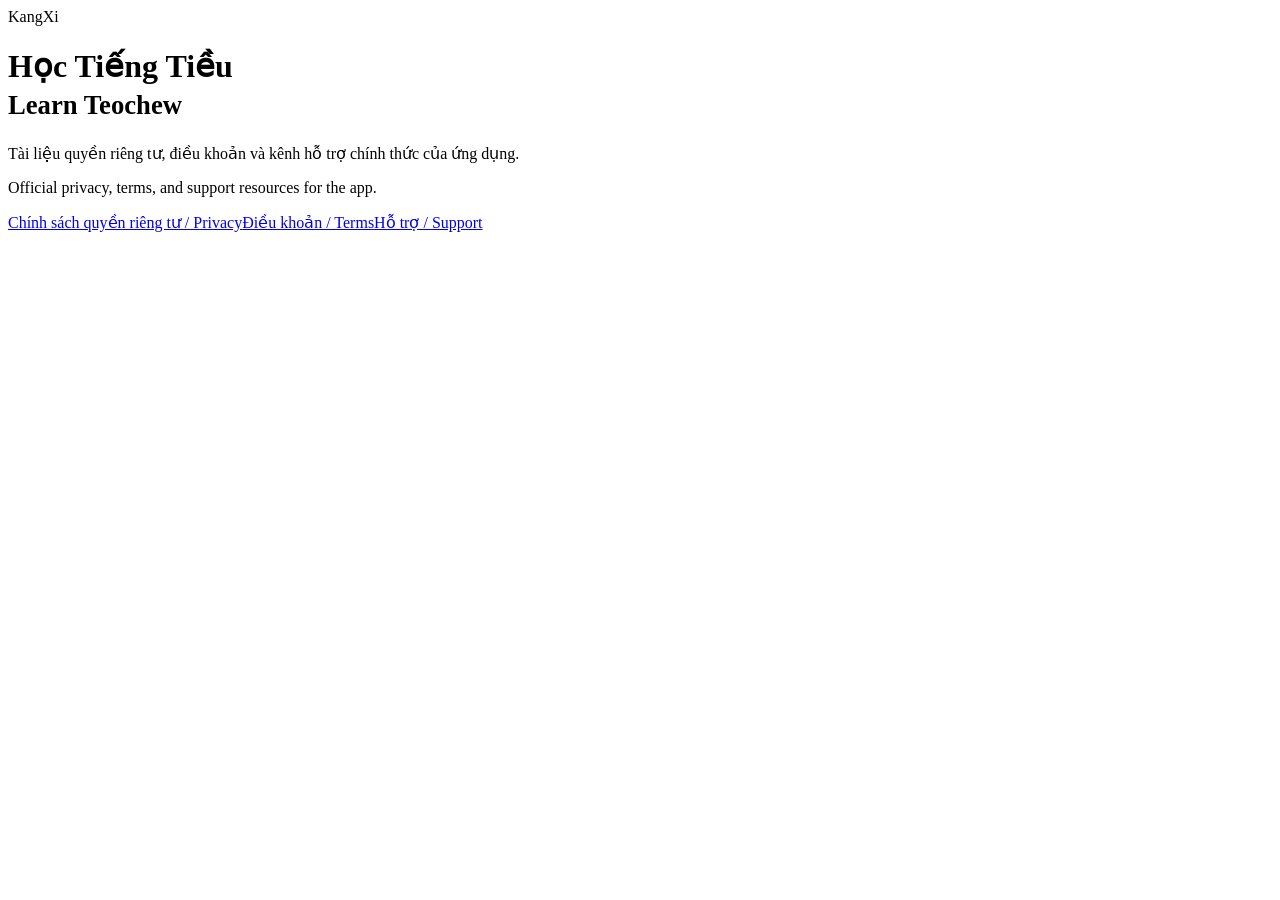
==== index.html @ feca9a2d "Publish index.html" ====
<!doctype html>
<html lang="vi"><head><meta charset="utf-8"><meta name="viewport" content="width=device-width,initial-scale=1"><title>Học Tiếng Tiều · Learn Teochew — Support</title><link rel="stylesheet" href="styles.css"></head>
<body><main><header><div class="eyebrow">KangXi</div><h1>Học Tiếng Tiều<br><small>Learn Teochew</small></h1><p>Tài liệu quyền riêng tư, điều khoản và kênh hỗ trợ chính thức của ứng dụng.</p><p>Official privacy, terms, and support resources for the app.</p><nav><a href="privacy.html">Chính sách quyền riêng tư / Privacy</a><a href="terms.html">Điều khoản / Terms</a><a href="support.html">Hỗ trợ / Support</a></nav></header></main></body></html>
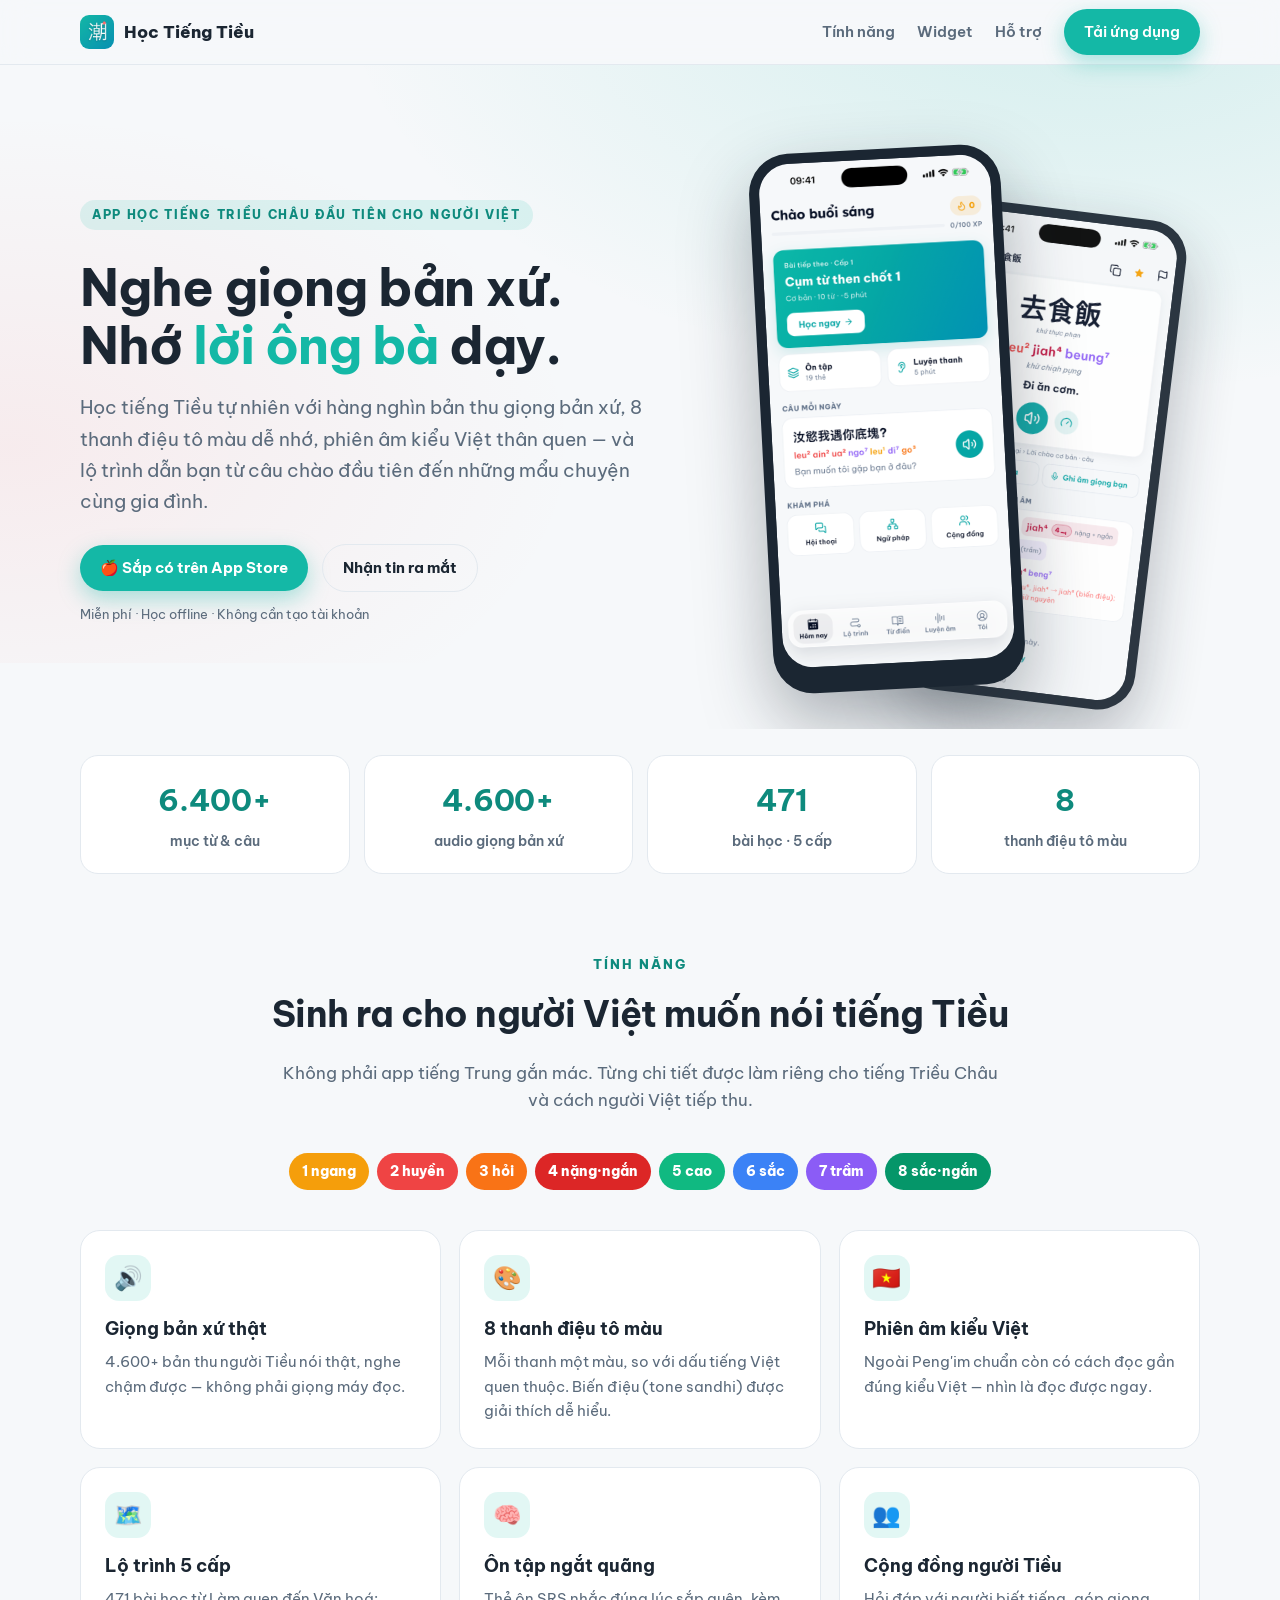
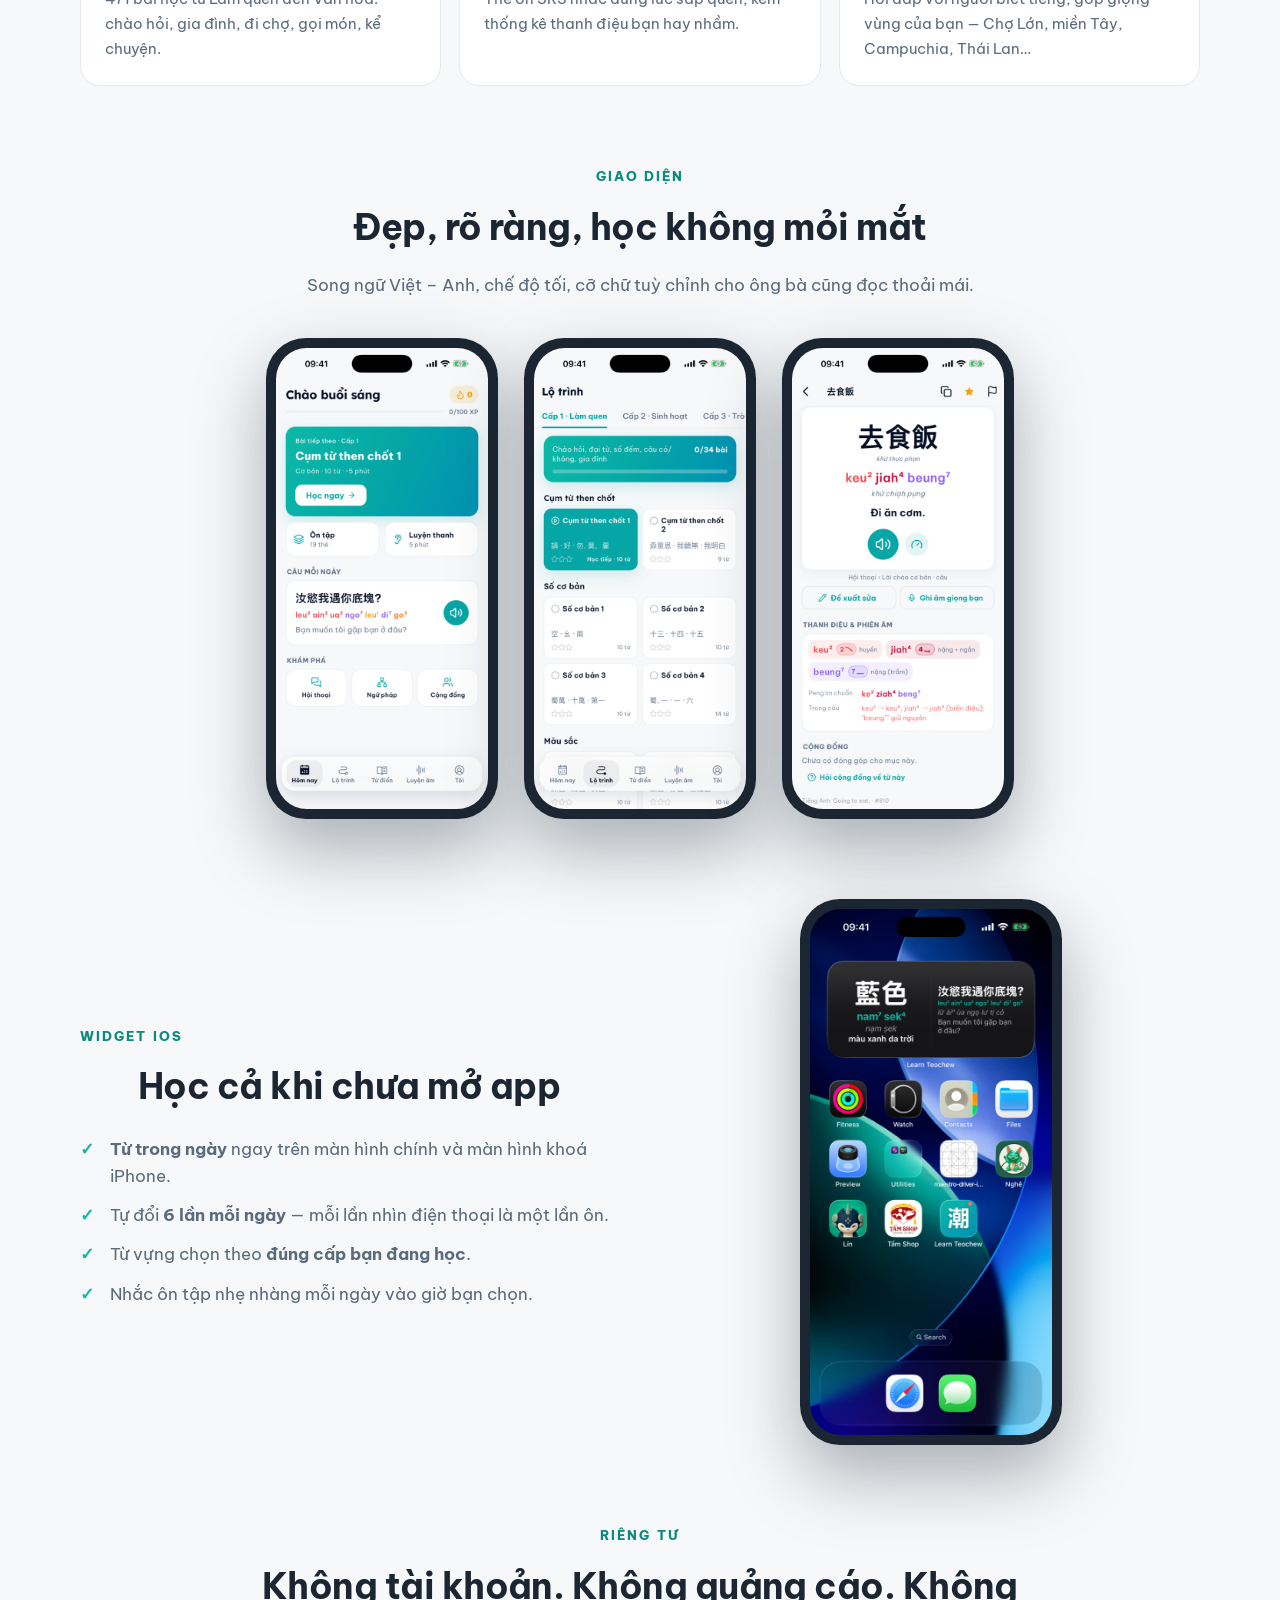
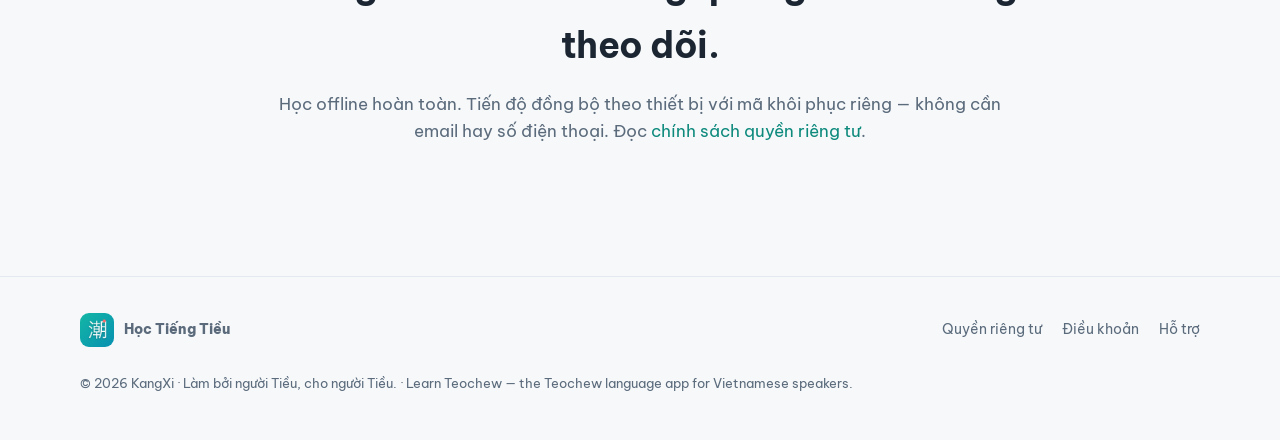
==== commit b44b465c: "Landing page mới: hero mockup iPhone, thống kê, tính năng, widget, chuẩn thương hiệu teal + design s" ====
--- a/index.html
+++ b/index.html
@@ -1,3 +1,145 @@
 <!doctype html>
-<html lang="vi"><head><meta charset="utf-8"><meta name="viewport" content="width=device-width,initial-scale=1"><title>Học Tiếng Tiều · Learn Teochew — Support</title><link rel="stylesheet" href="styles.css"></head>
-<body><main><header><div class="eyebrow">KangXi</div><h1>Học Tiếng Tiều<br><small>Learn Teochew</small></h1><p>Tài liệu quyền riêng tư, điều khoản và kênh hỗ trợ chính thức của ứng dụng.</p><p>Official privacy, terms, and support resources for the app.</p><nav><a href="privacy.html">Chính sách quyền riêng tư / Privacy</a><a href="terms.html">Điều khoản / Terms</a><a href="support.html">Hỗ trợ / Support</a></nav></header></main></body></html>
+<html lang="vi">
+<head>
+<meta charset="utf-8">
+<meta name="viewport" content="width=device-width,initial-scale=1">
+<title>Học Tiếng Tiều — Học tiếng Triều Châu cho người Việt</title>
+<meta name="description" content="Học tiếng Triều Châu (tiếng Tiều) với 6.400+ mục từ, 4.600+ audio giọng bản xứ, 8 thanh điệu có màu và lộ trình 5 cấp. Học offline, không cần tài khoản.">
+<meta property="og:title" content="Học Tiếng Tiều — Learn Teochew">
+<meta property="og:description" content="Nghe giọng bản xứ, luyện đúng thanh, nhớ lời ông bà dạy. 6.400+ từ · 4.600+ audio · 471 bài học.">
+<meta property="og:image" content="https://kanglee079.github.io/tieng-tieu-support/assets/01-hom-nay.png">
+<link rel="icon" href="assets/icon.png">
+<link rel="apple-touch-icon" href="assets/icon.png">
+<link rel="preconnect" href="https://fonts.googleapis.com">
+<link href="https://fonts.googleapis.com/css2?family=Be+Vietnam+Pro:wght@400;600;700;800&display=swap" rel="stylesheet">
+<link rel="stylesheet" href="styles.css">
+</head>
+<body class="landing">
+
+<div class="topbar">
+  <div class="wrap">
+    <a class="brand" href="index.html"><img src="assets/icon.png" alt="Học Tiếng Tiều">Học Tiếng Tiều</a>
+    <nav class="topnav">
+      <a href="#tinh-nang">Tính năng</a>
+      <a href="#widget">Widget</a>
+      <a href="support.html">Hỗ trợ</a>
+      <a class="btn" href="#tai-app">Tải ứng dụng</a>
+    </nav>
+  </div>
+</div>
+
+<section class="hero">
+  <div class="wrap">
+    <div>
+      <span class="eyebrow">App học tiếng Triều Châu đầu tiên cho người Việt</span>
+      <h1>Nghe giọng bản xứ.<br>Nhớ <span class="accent">lời ông bà</span> dạy.</h1>
+      <p class="lead">Học tiếng Tiều tự nhiên với hàng nghìn bản thu giọng bản xứ,
+      8 thanh điệu tô màu dễ nhớ, phiên âm kiểu Việt thân quen — và lộ trình
+      dẫn bạn từ câu chào đầu tiên đến những mẩu chuyện cùng gia đình.</p>
+      <div class="cta-row" id="tai-app">
+        <a class="btn" href="support.html">🍎 Sắp có trên App Store</a>
+        <a class="btn ghost" href="support.html">Nhận tin ra mắt</a>
+      </div>
+      <p class="cta-note">Miễn phí · Học offline · Không cần tạo tài khoản</p>
+    </div>
+    <div class="phones">
+      <div class="phone back"><img src="assets/04-chi-tiet-tu.png" alt="Chi tiết từ với thanh điệu tô màu"></div>
+      <div class="phone front"><img src="assets/01-hom-nay.png" alt="Màn hình Hôm nay"></div>
+    </div>
+  </div>
+</section>
+
+<section class="stats">
+  <div class="wrap">
+    <div class="stat"><b>6.400+</b><span>mục từ &amp; câu</span></div>
+    <div class="stat"><b>4.600+</b><span>audio giọng bản xứ</span></div>
+    <div class="stat"><b>471</b><span>bài học · 5 cấp</span></div>
+    <div class="stat"><b>8</b><span>thanh điệu tô màu</span></div>
+  </div>
+</section>
+
+<section class="block" id="tinh-nang">
+  <div class="wrap">
+    <div class="kicker">Tính năng</div>
+    <h2>Sinh ra cho người Việt muốn nói tiếng Tiều</h2>
+    <p class="section-lead">Không phải app tiếng Trung gắn mác. Từng chi tiết được làm
+    riêng cho tiếng Triều Châu và cách người Việt tiếp thu.</p>
+    <div class="tones">
+      <span class="tone" style="background:#F59E0B">1 ngang</span>
+      <span class="tone" style="background:#EF4444">2 huyền</span>
+      <span class="tone" style="background:#F97316">3 hỏi</span>
+      <span class="tone" style="background:#DC2626">4 nặng·ngắn</span>
+      <span class="tone" style="background:#10B981">5 cao</span>
+      <span class="tone" style="background:#3B82F6">6 sắc</span>
+      <span class="tone" style="background:#8B5CF6">7 trầm</span>
+      <span class="tone" style="background:#059669">8 sắc·ngắn</span>
+    </div>
+    <div class="grid3">
+      <div class="feature"><div class="ico">🔊</div><h3>Giọng bản xứ thật</h3>
+        <p>4.600+ bản thu người Tiều nói thật, nghe chậm được — không phải giọng máy đọc.</p></div>
+      <div class="feature"><div class="ico">🎨</div><h3>8 thanh điệu tô màu</h3>
+        <p>Mỗi thanh một màu, so với dấu tiếng Việt quen thuộc. Biến điệu (tone sandhi) được giải thích dễ hiểu.</p></div>
+      <div class="feature"><div class="ico">🇻🇳</div><h3>Phiên âm kiểu Việt</h3>
+        <p>Ngoài Peng'im chuẩn còn có cách đọc gần đúng kiểu Việt — nhìn là đọc được ngay.</p></div>
+      <div class="feature"><div class="ico">🗺️</div><h3>Lộ trình 5 cấp</h3>
+        <p>471 bài học từ Làm quen đến Văn hoá: chào hỏi, gia đình, đi chợ, gọi món, kể chuyện.</p></div>
+      <div class="feature"><div class="ico">🧠</div><h3>Ôn tập ngắt quãng</h3>
+        <p>Thẻ ôn SRS nhắc đúng lúc sắp quên, kèm thống kê thanh điệu bạn hay nhầm.</p></div>
+      <div class="feature"><div class="ico">👥</div><h3>Cộng đồng người Tiều</h3>
+        <p>Hỏi đáp với người biết tiếng, góp giọng vùng của bạn — Chợ Lớn, miền Tây, Campuchia, Thái Lan…</p></div>
+    </div>
+  </div>
+</section>
+
+<section class="block">
+  <div class="wrap">
+    <div class="kicker">Giao diện</div>
+    <h2>Đẹp, rõ ràng, học không mỏi mắt</h2>
+    <p class="section-lead">Song ngữ Việt – Anh, chế độ tối, cỡ chữ tuỳ chỉnh cho ông bà cũng đọc thoải mái.</p>
+    <div class="shots">
+      <div class="phone"><img src="assets/01-hom-nay.png" alt="Hôm nay"></div>
+      <div class="phone"><img src="assets/02-lo-trinh.png" alt="Lộ trình 5 cấp"></div>
+      <div class="phone"><img src="assets/04-chi-tiet-tu.png" alt="Chi tiết từ"></div>
+    </div>
+  </div>
+</section>
+
+<section class="block" id="widget">
+  <div class="wrap split">
+    <div>
+      <div class="kicker">Widget iOS</div>
+      <h2>Học cả khi chưa mở app</h2>
+      <ul>
+        <li><strong>Từ trong ngày</strong> ngay trên màn hình chính và màn hình khoá iPhone.</li>
+        <li>Tự đổi <strong>6 lần mỗi ngày</strong> — mỗi lần nhìn điện thoại là một lần ôn.</li>
+        <li>Từ vựng chọn theo <strong>đúng cấp bạn đang học</strong>.</li>
+        <li>Nhắc ôn tập nhẹ nhàng mỗi ngày vào giờ bạn chọn.</li>
+      </ul>
+    </div>
+    <div class="phone"><img src="assets/widget.png" alt="Widget Từ trong ngày trên màn hình chính"></div>
+  </div>
+</section>
+
+<section class="block">
+  <div class="wrap">
+    <div class="kicker">Riêng tư</div>
+    <h2>Không tài khoản. Không quảng cáo. Không theo dõi.</h2>
+    <p class="section-lead">Học offline hoàn toàn. Tiến độ đồng bộ theo thiết bị với mã khôi phục riêng —
+    không cần email hay số điện thoại. Đọc <a href="privacy.html">chính sách quyền riêng tư</a>.</p>
+  </div>
+</section>
+
+<footer class="site">
+  <div class="wrap">
+    <a class="brand" href="index.html"><img src="assets/icon.png" alt="">Học Tiếng Tiều</a>
+    <div class="links">
+      <a href="privacy.html">Quyền riêng tư</a>
+      <a href="terms.html">Điều khoản</a>
+      <a href="support.html">Hỗ trợ</a>
+    </div>
+    <div class="copy">© 2026 KangXi · Làm bởi người Tiều, cho người Tiều. · Learn Teochew — the Teochew language app for Vietnamese speakers.</div>
+  </div>
+</footer>
+
+</body>
+</html>
--- a/styles.css
+++ b/styles.css
@@ -0,0 +1,175 @@
+/* ===== Học Tiếng Tiều · KangXi — design system v2 (teal, khớp app) ===== */
+:root {
+  color-scheme: light dark;
+  --teal: #14B8A6;
+  --teal-deep: #0E8A7D;
+  --coral: #FF6B6B;
+  --amber: #F59E0B;
+  --bg: #F6F8FA;
+  --card: #ffffff;
+  --ink: #1B2632;
+  --text: #1B2632;
+  --muted: #5B6B7C;
+  --line: #E3E9EF;
+  --shadow: 0 18px 50px rgba(27, 38, 50, .10);
+}
+@media (prefers-color-scheme: dark) {
+  :root {
+    --bg: #10161B;
+    --card: #1A2229;
+    --ink: #F2F6F9;
+    --text: #F2F6F9;
+    --muted: #9FB0BF;
+    --line: #2A343D;
+    --shadow: 0 18px 50px rgba(0, 0, 0, .45);
+  }
+}
+
+* { box-sizing: border-box; }
+html { scroll-behavior: smooth; }
+body {
+  margin: 0;
+  background: var(--bg);
+  color: var(--text);
+  font: 16.5px/1.65 "Be Vietnam Pro", -apple-system, BlinkMacSystemFont, "Segoe UI", sans-serif;
+  -webkit-font-smoothing: antialiased;
+}
+a { color: var(--teal-deep); text-decoration: none; }
+a:hover { text-decoration: underline; }
+img { max-width: 100%; display: block; }
+
+/* ---------- khung trang tài liệu (privacy/terms/support) ---------- */
+main { width: min(860px, calc(100% - 32px)); margin: 40px auto 72px; }
+header, article {
+  background: var(--card);
+  border: 1px solid var(--line);
+  border-radius: 22px;
+  padding: 34px clamp(20px, 5vw, 44px);
+  box-shadow: var(--shadow);
+}
+.eyebrow {
+  display: inline-block;
+  font-size: 12px; font-weight: 800; letter-spacing: .14em; text-transform: uppercase;
+  color: var(--teal-deep);
+  background: color-mix(in srgb, var(--teal) 12%, transparent);
+  padding: 5px 12px; border-radius: 999px; margin-bottom: 14px;
+}
+article h1, header h1 { font-size: clamp(26px, 4.5vw, 34px); line-height: 1.2; margin: 0 0 14px; letter-spacing: -.01em; }
+article h2 { font-size: 19px; margin: 28px 0 8px; }
+article ul { padding-left: 20px; }
+article li { margin: 6px 0; }
+.lang { border-top: 1px dashed var(--line); margin-top: 34px; padding-top: 10px; }
+.lang h1 { font-size: 24px; margin-top: 18px; }
+article nav, header nav { display: flex; flex-wrap: wrap; gap: 10px; margin-top: 28px; }
+article nav a, header nav a {
+  border: 1px solid var(--line); border-radius: 999px; padding: 9px 16px;
+  font-weight: 600; font-size: 14px; color: var(--text);
+}
+article nav a:hover, header nav a:hover { border-color: var(--teal); color: var(--teal-deep); text-decoration: none; }
+
+/* ================= LANDING ================= */
+.landing { width: 100%; margin: 0; }
+.wrap { width: min(1120px, calc(100% - 40px)); margin: 0 auto; }
+
+/* topbar */
+.topbar { position: sticky; top: 0; z-index: 50; backdrop-filter: blur(14px);
+  background: color-mix(in srgb, var(--bg) 82%, transparent); border-bottom: 1px solid var(--line); }
+.topbar .wrap { display: flex; align-items: center; gap: 14px; height: 64px; }
+.brand { display: flex; align-items: center; gap: 10px; font-weight: 800; font-size: 17px; color: var(--text); }
+.brand img { width: 34px; height: 34px; border-radius: 9px; }
+.topnav { margin-left: auto; display: flex; gap: 22px; align-items: center; }
+.topnav a { color: var(--muted); font-weight: 600; font-size: 14.5px; }
+.topnav a:hover { color: var(--teal-deep); text-decoration: none; }
+.btn {
+  display: inline-flex; align-items: center; gap: 8px;
+  background: var(--teal); color: #fff !important; font-weight: 700; font-size: 15px;
+  padding: 11px 20px; border-radius: 999px; box-shadow: 0 8px 22px rgba(20, 184, 166, .35);
+  transition: transform .15s ease, box-shadow .15s ease;
+}
+.btn:hover { transform: translateY(-1px); box-shadow: 0 12px 26px rgba(20, 184, 166, .45); text-decoration: none; }
+.btn.ghost { background: transparent; color: var(--text) !important; border: 1.5px solid var(--line); box-shadow: none; }
+.btn.ghost:hover { border-color: var(--teal); color: var(--teal-deep) !important; }
+
+/* hero */
+.hero { position: relative; overflow: hidden; padding: 84px 0 40px; }
+.hero::before { content: ""; position: absolute; inset: -40% -20% auto; height: 130%;
+  background: radial-gradient(60% 70% at 75% 20%, color-mix(in srgb, var(--teal) 16%, transparent), transparent 70%),
+              radial-gradient(45% 55% at 15% 75%, color-mix(in srgb, var(--coral) 9%, transparent), transparent 70%);
+  pointer-events: none; }
+.hero .wrap { position: relative; display: grid; grid-template-columns: 1.05fr .95fr; gap: 40px; align-items: center; }
+.hero h1 { font-size: clamp(34px, 5vw, 52px); line-height: 1.12; letter-spacing: -.02em; margin: 14px 0 18px; }
+.hero h1 .accent { color: var(--teal); }
+.hero p.lead { font-size: clamp(16px, 2vw, 19px); color: var(--muted); max-width: 34em; margin: 0 0 26px; }
+.cta-row { display: flex; flex-wrap: wrap; gap: 14px; align-items: center; }
+.cta-note { font-size: 13px; color: var(--muted); margin-top: 12px; }
+
+/* phone mockups */
+.phones { position: relative; display: flex; justify-content: center; min-height: 540px; }
+.phone {
+  width: 252px; border-radius: 40px; padding: 10px; background: var(--ink);
+  box-shadow: 0 30px 70px rgba(27, 38, 50, .35);
+}
+@media (prefers-color-scheme: dark) { .phone { background: #000; box-shadow: 0 30px 70px rgba(0,0,0,.7); } }
+.phone img { border-radius: 31px; }
+.phones .phone.back { position: absolute; right: 6%; top: 44px; transform: rotate(7deg) scale(.94); opacity: .92; }
+.phones .phone.front { position: relative; z-index: 2; transform: rotate(-3deg); margin-right: 22%; }
+
+/* stats */
+.stats { padding: 26px 0 8px; }
+.stats .wrap { display: grid; grid-template-columns: repeat(4, 1fr); gap: 14px; }
+.stat { background: var(--card); border: 1px solid var(--line); border-radius: 18px; padding: 20px 12px; text-align: center; }
+.stat b { display: block; font-size: clamp(22px, 3vw, 30px); color: var(--teal-deep); letter-spacing: -.01em; }
+.stat span { font-size: 13.5px; color: var(--muted); font-weight: 600; }
+
+/* sections */
+section.block { padding: 72px 0 8px; }
+.kicker { text-align: center; font-size: 13px; font-weight: 800; letter-spacing: .16em; text-transform: uppercase; color: var(--teal-deep); }
+section.block h2 { text-align: center; font-size: clamp(26px, 3.6vw, 36px); letter-spacing: -.015em; margin: 10px auto 14px; max-width: 22em; }
+.section-lead { text-align: center; color: var(--muted); max-width: 44em; margin: 0 auto 40px; }
+
+/* features */
+.grid3 { display: grid; grid-template-columns: repeat(3, 1fr); gap: 18px; }
+.feature { background: var(--card); border: 1px solid var(--line); border-radius: 20px; padding: 24px; transition: transform .18s ease, box-shadow .18s ease; }
+.feature:hover { transform: translateY(-4px); box-shadow: var(--shadow); }
+.feature .ico { width: 46px; height: 46px; display: grid; place-items: center; font-size: 23px;
+  border-radius: 14px; background: color-mix(in srgb, var(--teal) 12%, transparent); margin-bottom: 14px; }
+.feature h3 { margin: 0 0 6px; font-size: 17.5px; }
+.feature p { margin: 0; color: var(--muted); font-size: 15px; }
+
+/* screenshots strip */
+.shots { display: flex; justify-content: center; gap: 26px; flex-wrap: wrap; }
+.shots .phone { width: 232px; }
+
+/* widget split */
+.split { display: grid; grid-template-columns: 1fr 1fr; gap: 44px; align-items: center; }
+.split .phone { width: 262px; margin: 0 auto; }
+.split ul { list-style: none; padding: 0; margin: 18px 0 0; }
+.split li { padding-left: 30px; position: relative; margin: 12px 0; color: var(--muted); }
+.split li::before { content: "✓"; position: absolute; left: 0; top: 0; color: var(--teal); font-weight: 800; }
+.split h2 { text-align: left; margin-left: 0; }
+.split .kicker { text-align: left; }
+
+/* tone chips demo */
+.tones { display: flex; gap: 8px; flex-wrap: wrap; justify-content: center; margin: 0 0 40px; }
+.tone { font-weight: 800; font-size: 14px; padding: 7px 13px; border-radius: 999px; color: #fff; }
+
+/* footer */
+footer.site { margin-top: 84px; border-top: 1px solid var(--line); padding: 36px 0 46px; }
+footer.site .wrap { display: flex; flex-wrap: wrap; gap: 18px; align-items: center; }
+footer.site .links { margin-left: auto; display: flex; gap: 20px; flex-wrap: wrap; }
+footer.site a { color: var(--muted); font-size: 14px; }
+footer.site .copy { width: 100%; color: var(--muted); font-size: 13px; margin-top: 8px; }
+
+@media (max-width: 900px) {
+  .hero .wrap { grid-template-columns: 1fr; text-align: center; }
+  .hero p.lead { margin-inline: auto; }
+  .cta-row { justify-content: center; }
+  .phones { min-height: 480px; margin-top: 10px; }
+  .phones .phone.front { margin-right: 18%; }
+  .stats .wrap { grid-template-columns: repeat(2, 1fr); }
+  .grid3 { grid-template-columns: 1fr; }
+  .split { grid-template-columns: 1fr; text-align: center; }
+  .split h2, .split .kicker { text-align: center; }
+  .split li { text-align: left; }
+  .topnav a:not(.btn) { display: none; }
+}
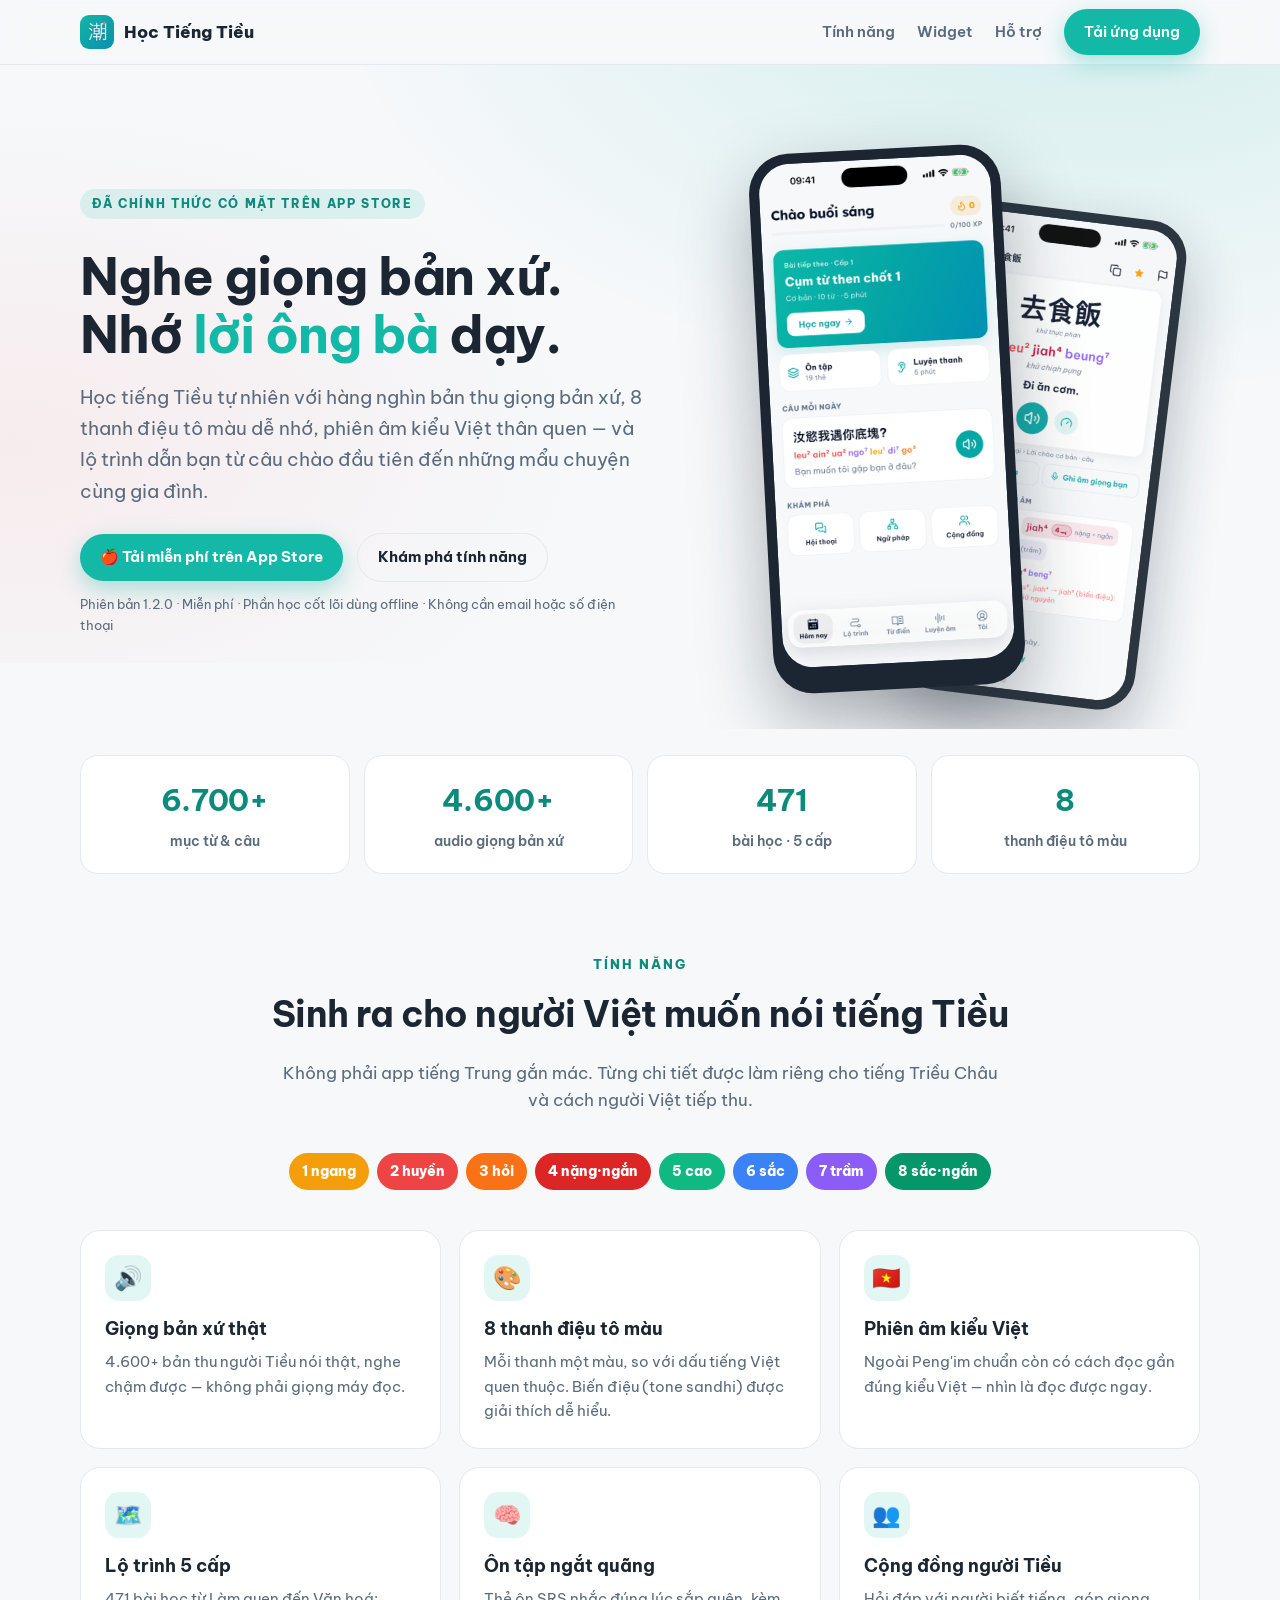
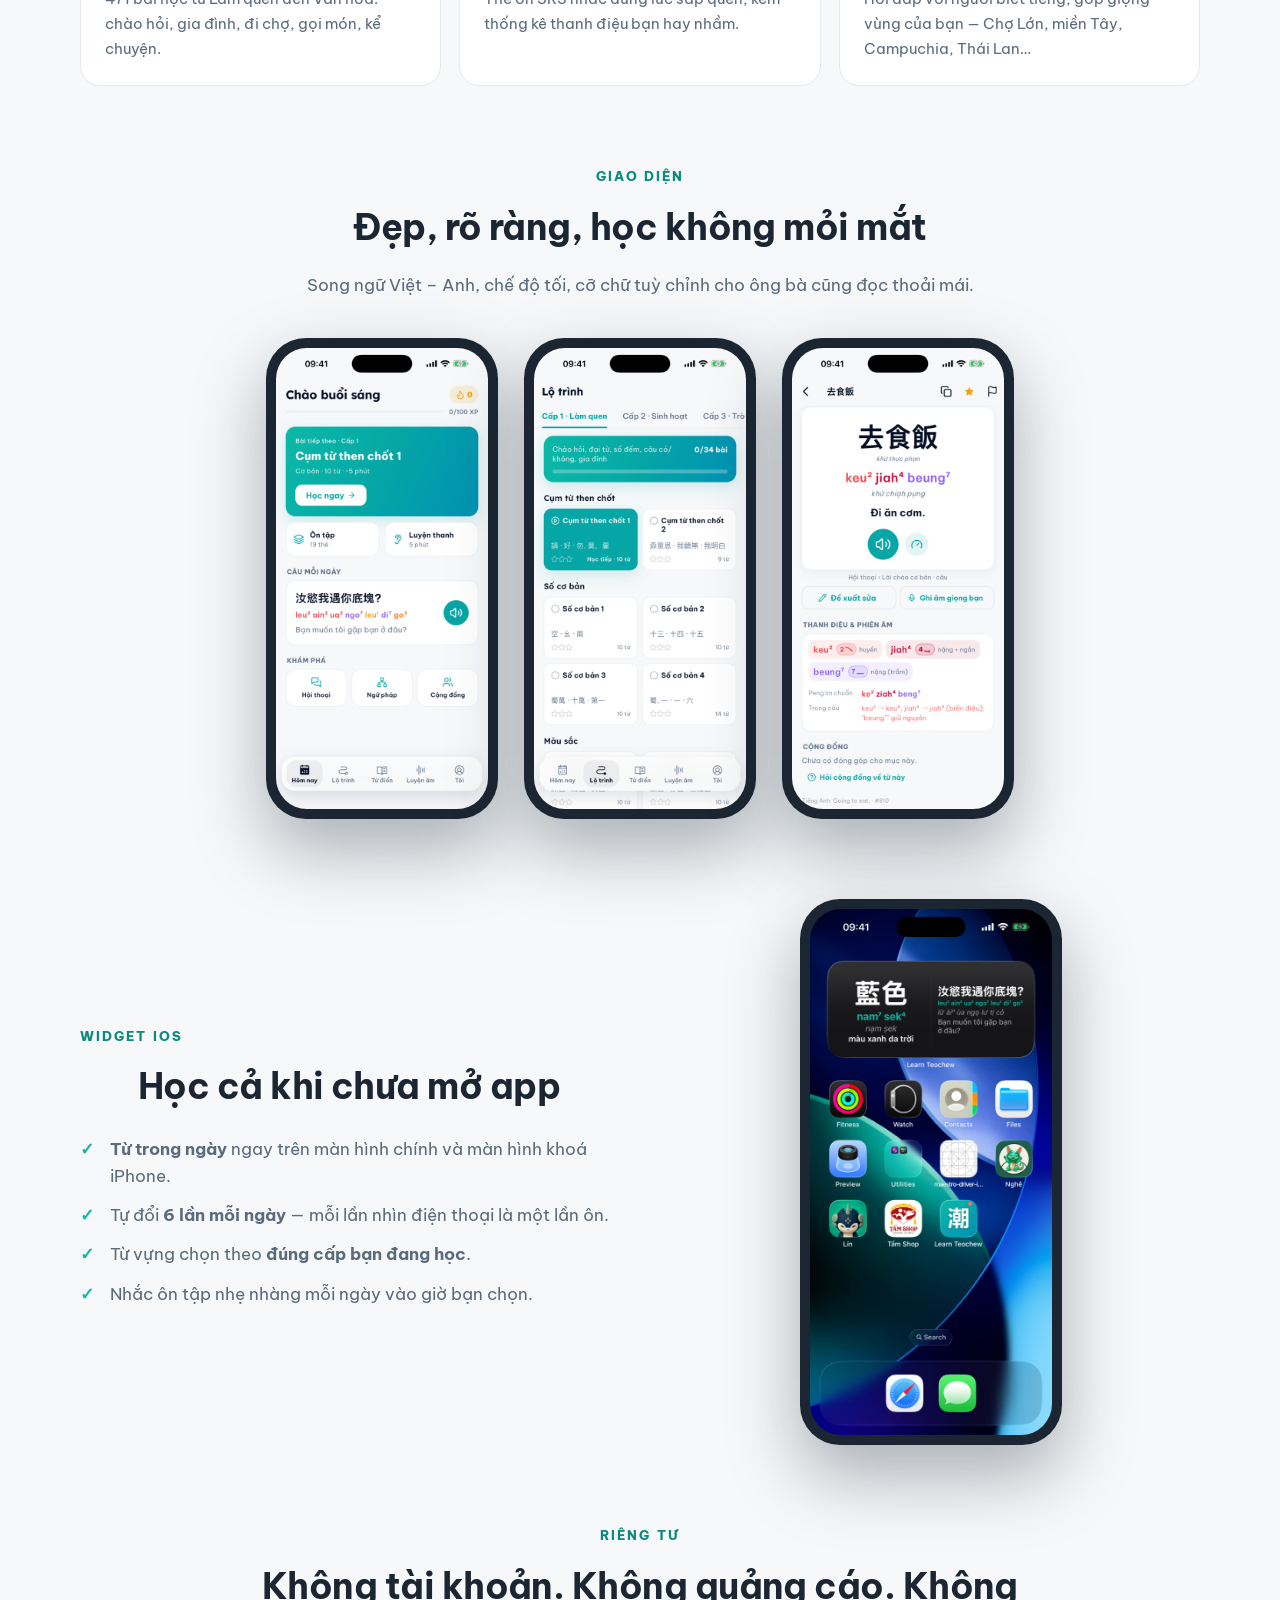
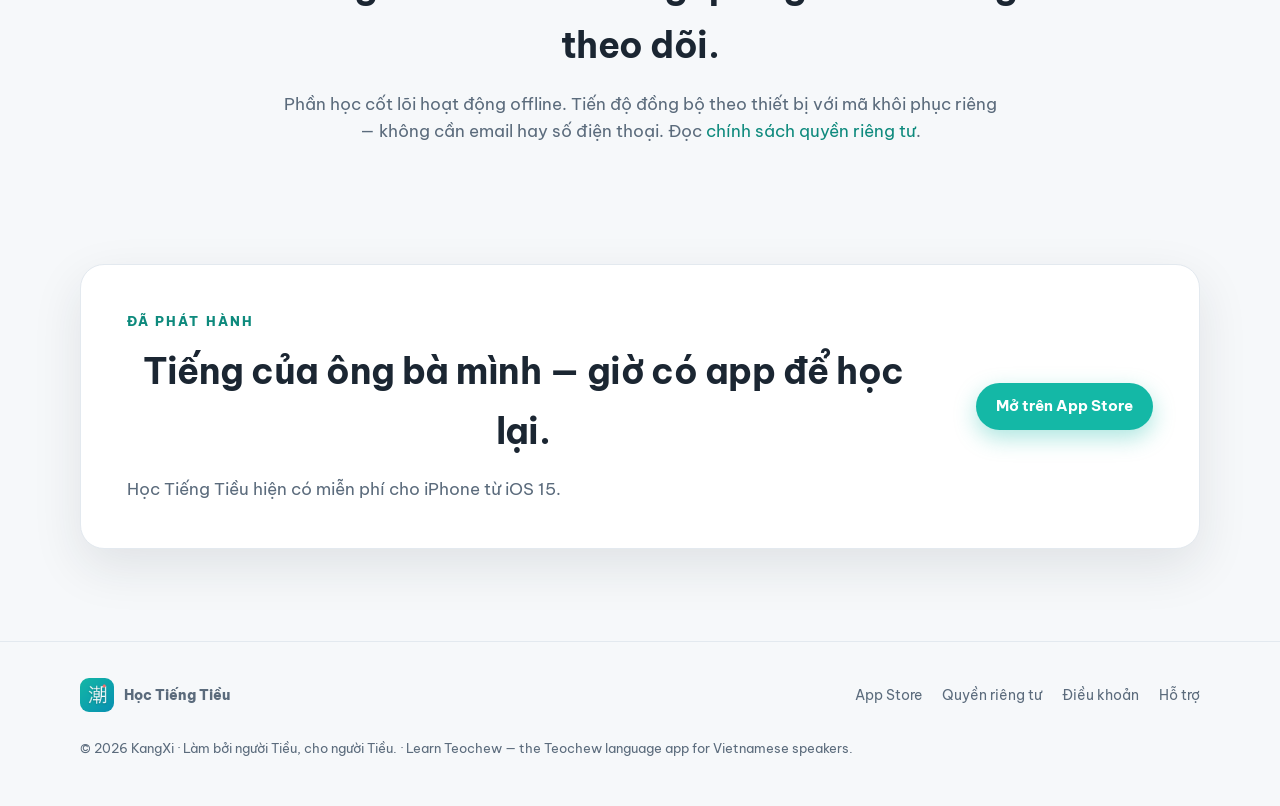
==== commit 29d7e21a: "Cập nhật trạng thái phát hành App Store" ====
--- a/index.html
+++ b/index.html
@@ -4,10 +4,13 @@
 <meta charset="utf-8">
 <meta name="viewport" content="width=device-width,initial-scale=1">
 <title>Học Tiếng Tiều — Học tiếng Triều Châu cho người Việt</title>
-<meta name="description" content="Học tiếng Triều Châu (tiếng Tiều) với 6.400+ mục từ, 4.600+ audio giọng bản xứ, 8 thanh điệu có màu và lộ trình 5 cấp. Học offline, không cần tài khoản.">
-<meta property="og:title" content="Học Tiếng Tiều — Learn Teochew">
-<meta property="og:description" content="Nghe giọng bản xứ, luyện đúng thanh, nhớ lời ông bà dạy. 6.400+ từ · 4.600+ audio · 471 bài học.">
+<meta name="description" content="Học tiếng Triều Châu (tiếng Tiều) với 6.700+ mục từ, 4.600+ audio giọng bản xứ, 8 thanh điệu có màu và lộ trình 5 cấp. Đã có miễn phí trên App Store.">
+<meta property="og:title" content="Học Tiếng Tiều — Đã có trên App Store">
+<meta property="og:description" content="Nghe giọng bản xứ, luyện đúng thanh, nhớ lời ông bà dạy. 6.700+ mục từ · 4.600+ audio · 471 bài học.">
 <meta property="og:image" content="https://kanglee079.github.io/tieng-tieu-support/assets/01-hom-nay.png">
+<meta property="og:type" content="website">
+<meta property="og:url" content="https://kanglee079.github.io/tieng-tieu-support/">
+<link rel="canonical" href="https://kanglee079.github.io/tieng-tieu-support/">
 <link rel="icon" href="assets/icon.png">
 <link rel="apple-touch-icon" href="assets/icon.png">
 <link rel="preconnect" href="https://fonts.googleapis.com">
@@ -23,7 +26,7 @@
       <a href="#tinh-nang">Tính năng</a>
       <a href="#widget">Widget</a>
       <a href="support.html">Hỗ trợ</a>
-      <a class="btn" href="#tai-app">Tải ứng dụng</a>
+      <a class="btn" href="https://apps.apple.com/vn/app/id6803075590?l=vi" target="_blank" rel="noopener">Tải ứng dụng</a>
     </nav>
   </div>
 </div>
@@ -31,16 +34,16 @@
 <section class="hero">
   <div class="wrap">
     <div>
-      <span class="eyebrow">App học tiếng Triều Châu đầu tiên cho người Việt</span>
+      <span class="eyebrow">Đã chính thức có mặt trên App Store</span>
       <h1>Nghe giọng bản xứ.<br>Nhớ <span class="accent">lời ông bà</span> dạy.</h1>
       <p class="lead">Học tiếng Tiều tự nhiên với hàng nghìn bản thu giọng bản xứ,
       8 thanh điệu tô màu dễ nhớ, phiên âm kiểu Việt thân quen — và lộ trình
       dẫn bạn từ câu chào đầu tiên đến những mẩu chuyện cùng gia đình.</p>
       <div class="cta-row" id="tai-app">
-        <a class="btn" href="support.html">🍎 Sắp có trên App Store</a>
-        <a class="btn ghost" href="support.html">Nhận tin ra mắt</a>
+        <a class="btn" href="https://apps.apple.com/vn/app/id6803075590?l=vi" target="_blank" rel="noopener">🍎 Tải miễn phí trên App Store</a>
+        <a class="btn ghost" href="#tinh-nang">Khám phá tính năng</a>
       </div>
-      <p class="cta-note">Miễn phí · Học offline · Không cần tạo tài khoản</p>
+      <p class="cta-note">Phiên bản 1.2.0 · Miễn phí · Phần học cốt lõi dùng offline · Không cần email hoặc số điện thoại</p>
     </div>
     <div class="phones">
       <div class="phone back"><img src="assets/04-chi-tiet-tu.png" alt="Chi tiết từ với thanh điệu tô màu"></div>
@@ -51,7 +54,7 @@
 
 <section class="stats">
   <div class="wrap">
-    <div class="stat"><b>6.400+</b><span>mục từ &amp; câu</span></div>
+    <div class="stat"><b>6.700+</b><span>mục từ &amp; câu</span></div>
     <div class="stat"><b>4.600+</b><span>audio giọng bản xứ</span></div>
     <div class="stat"><b>471</b><span>bài học · 5 cấp</span></div>
     <div class="stat"><b>8</b><span>thanh điệu tô màu</span></div>
@@ -124,8 +127,19 @@
   <div class="wrap">
     <div class="kicker">Riêng tư</div>
     <h2>Không tài khoản. Không quảng cáo. Không theo dõi.</h2>
-    <p class="section-lead">Học offline hoàn toàn. Tiến độ đồng bộ theo thiết bị với mã khôi phục riêng —
+    <p class="section-lead">Phần học cốt lõi hoạt động offline. Tiến độ đồng bộ theo thiết bị với mã khôi phục riêng —
     không cần email hay số điện thoại. Đọc <a href="privacy.html">chính sách quyền riêng tư</a>.</p>
+  </div>
+</section>
+
+<section class="block">
+  <div class="wrap launch-card">
+    <div>
+      <div class="kicker">Đã phát hành</div>
+      <h2>Tiếng của ông bà mình — giờ có app để học lại.</h2>
+      <p>Học Tiếng Tiều hiện có miễn phí cho iPhone từ iOS 15.</p>
+    </div>
+    <a class="btn" href="https://apps.apple.com/vn/app/id6803075590?l=vi" target="_blank" rel="noopener">Mở trên App Store</a>
   </div>
 </section>
 
@@ -133,6 +147,7 @@
   <div class="wrap">
     <a class="brand" href="index.html"><img src="assets/icon.png" alt="">Học Tiếng Tiều</a>
     <div class="links">
+      <a href="https://apps.apple.com/vn/app/id6803075590?l=vi" target="_blank" rel="noopener">App Store</a>
       <a href="privacy.html">Quyền riêng tư</a>
       <a href="terms.html">Điều khoản</a>
       <a href="support.html">Hỗ trợ</a>
--- a/styles.css
+++ b/styles.css
@@ -153,6 +153,17 @@
 .tones { display: flex; gap: 8px; flex-wrap: wrap; justify-content: center; margin: 0 0 40px; }
 .tone { font-weight: 800; font-size: 14px; padding: 7px 13px; border-radius: 999px; color: #fff; }
 
+/* launch status */
+.launch-card {
+  display: flex; align-items: center; justify-content: space-between; gap: 28px;
+  background: var(--card); border: 1px solid var(--line); border-radius: 24px;
+  padding: clamp(26px, 5vw, 46px); box-shadow: var(--shadow);
+}
+.launch-card .kicker, .launch-card h2 { text-align: left; }
+.launch-card h2 { margin: 8px 0; }
+.launch-card p { margin: 0; color: var(--muted); }
+.launch-card .btn { flex: 0 0 auto; }
+
 /* footer */
 footer.site { margin-top: 84px; border-top: 1px solid var(--line); padding: 36px 0 46px; }
 footer.site .wrap { display: flex; flex-wrap: wrap; gap: 18px; align-items: center; }
@@ -172,4 +183,6 @@
   .split h2, .split .kicker { text-align: center; }
   .split li { text-align: left; }
   .topnav a:not(.btn) { display: none; }
+  .launch-card { flex-direction: column; text-align: center; }
+  .launch-card .kicker, .launch-card h2 { text-align: center; }
 }
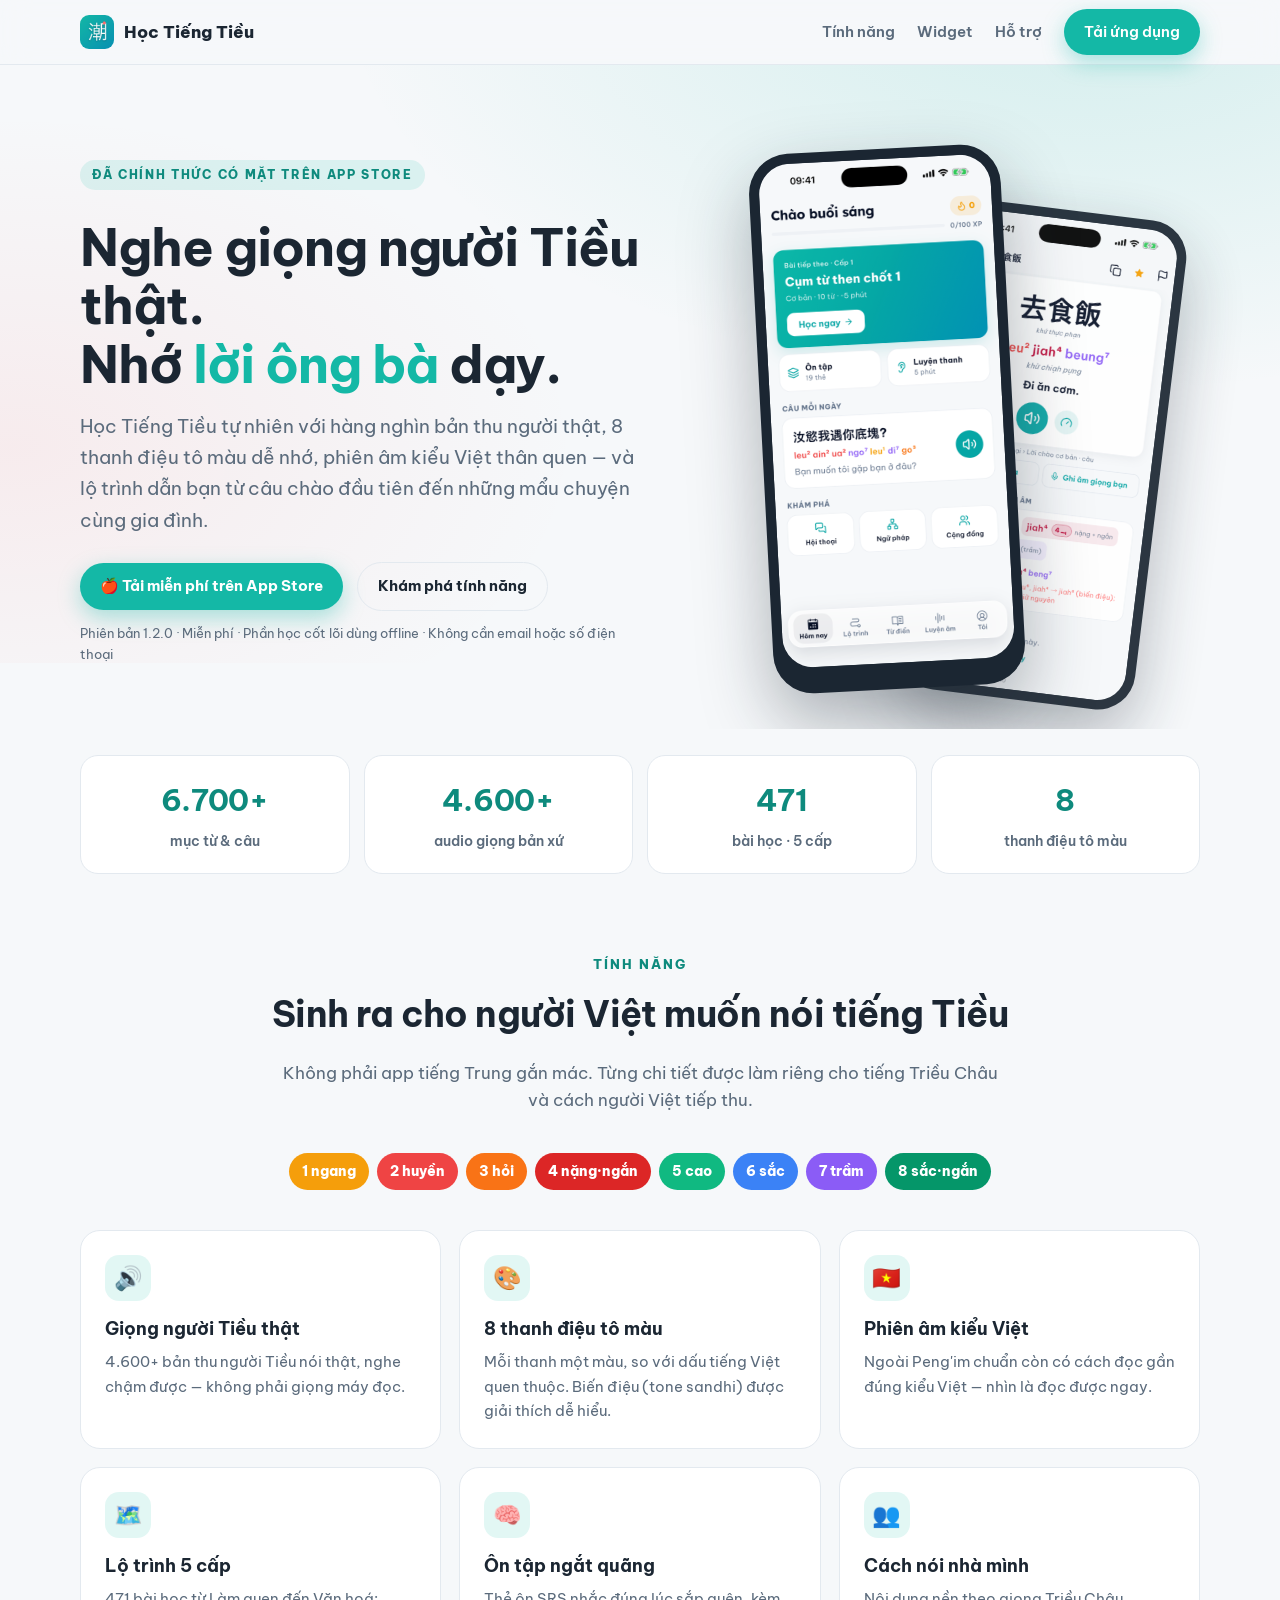
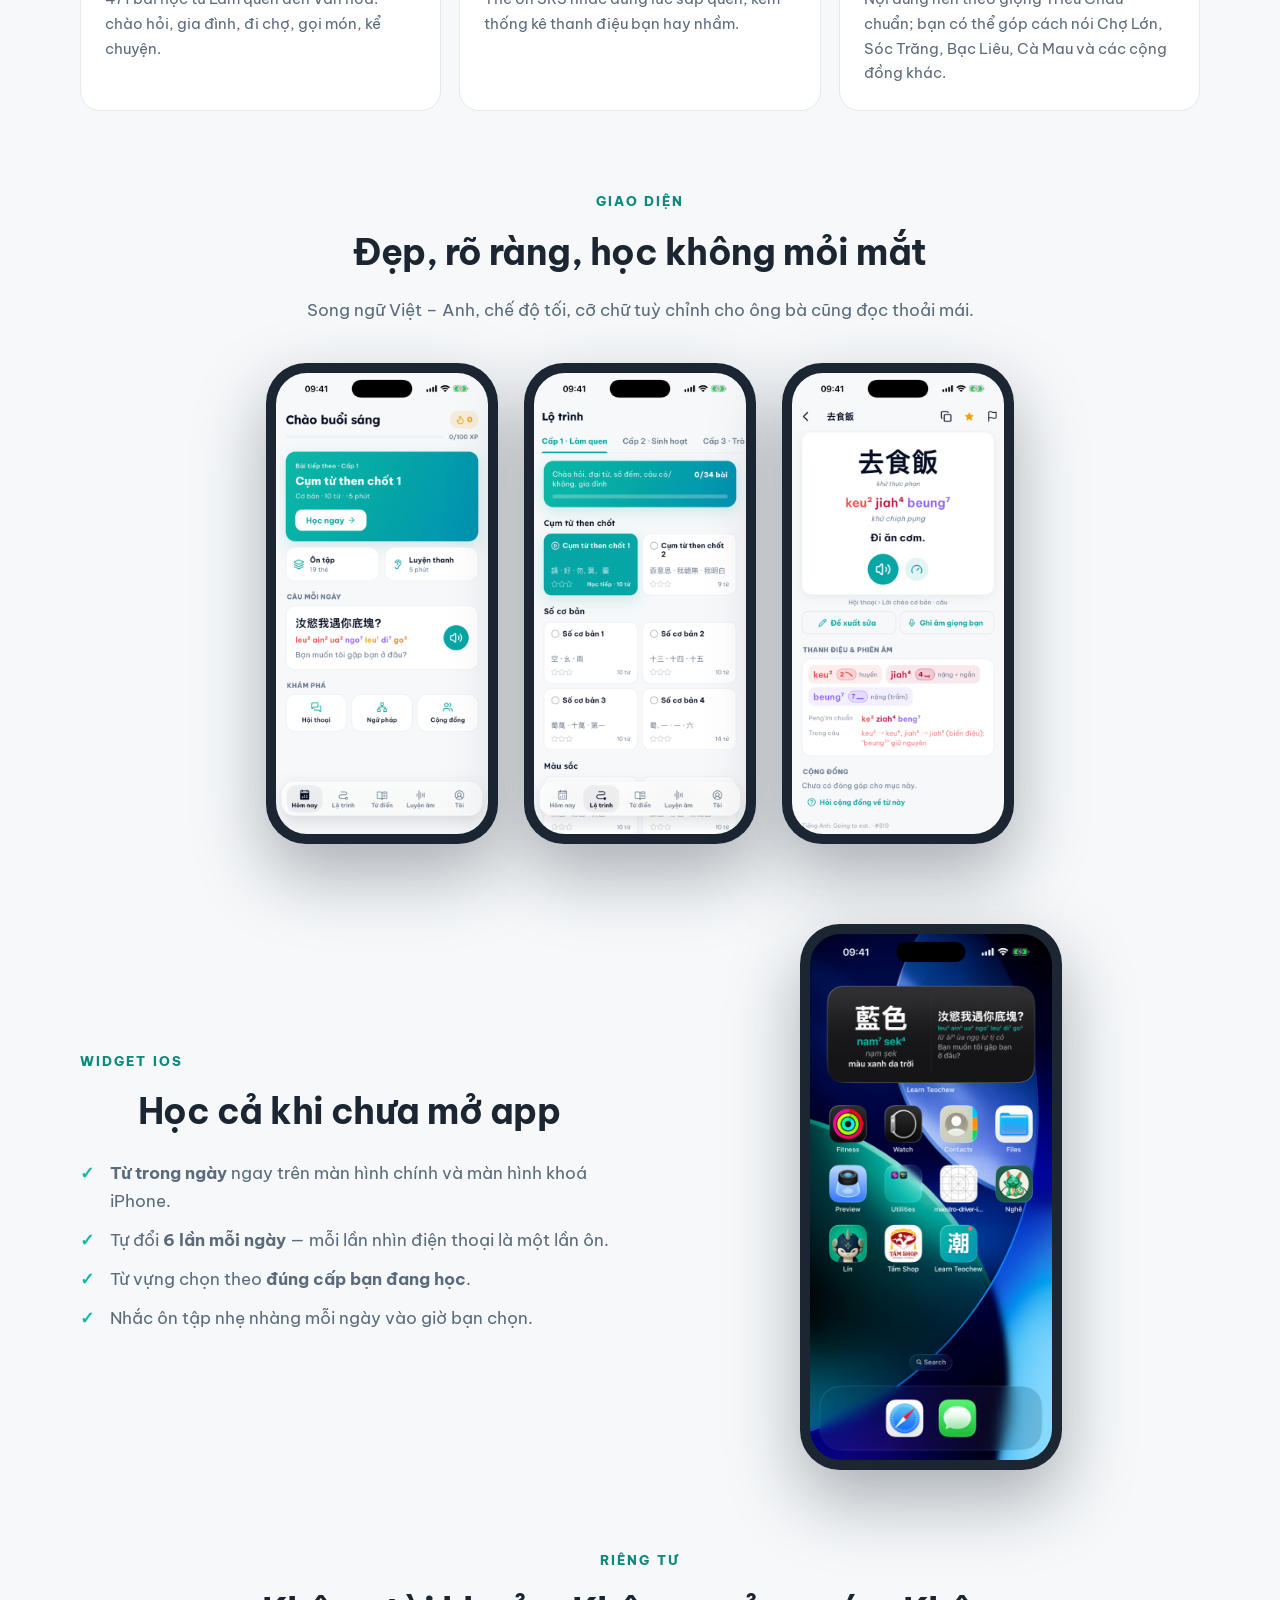
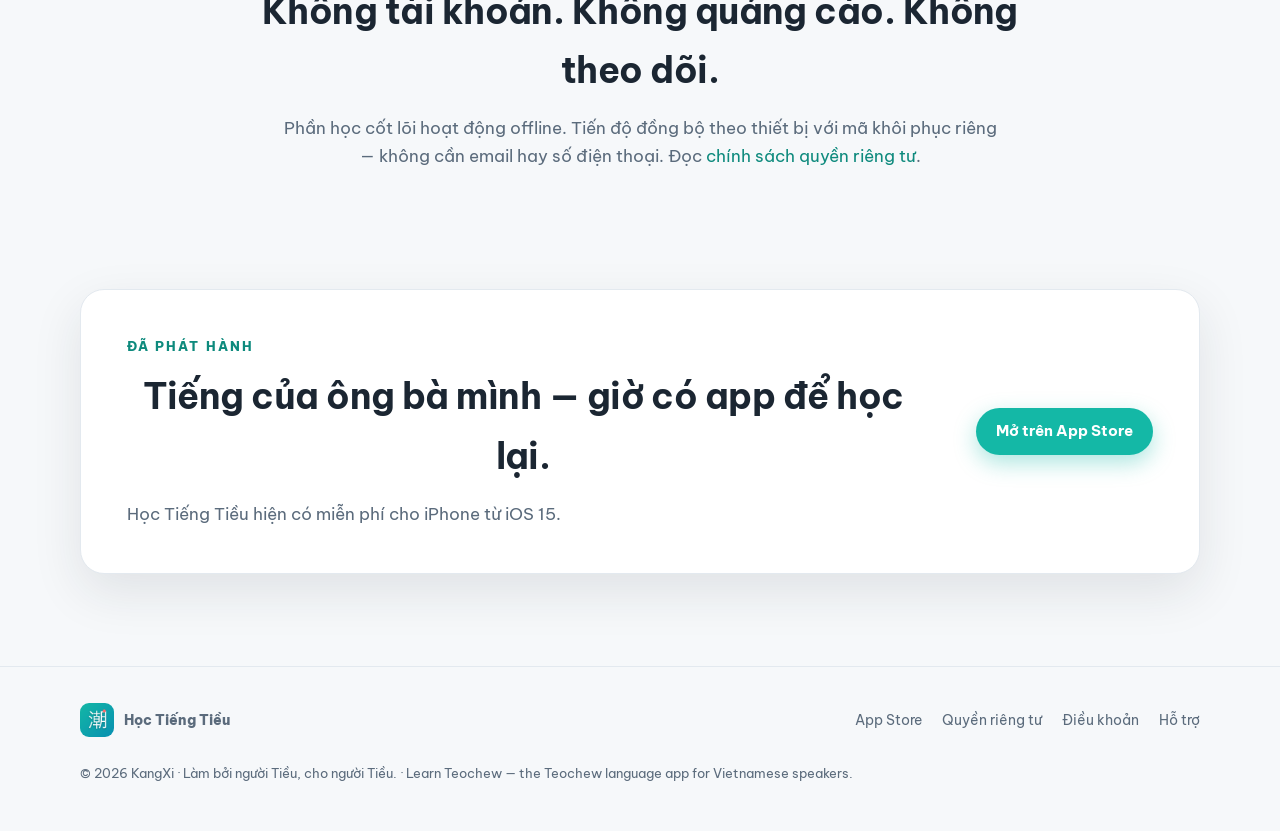
==== commit 887152fd: "Add regional copy and App Store campaign attribution" ====
--- a/index.html
+++ b/index.html
@@ -4,9 +4,9 @@
 <meta charset="utf-8">
 <meta name="viewport" content="width=device-width,initial-scale=1">
 <title>Học Tiếng Tiều — Học tiếng Triều Châu cho người Việt</title>
-<meta name="description" content="Học tiếng Triều Châu (tiếng Tiều) với 6.700+ mục từ, 4.600+ audio giọng bản xứ, 8 thanh điệu có màu và lộ trình 5 cấp. Đã có miễn phí trên App Store.">
+<meta name="description" content="Học Tiếng Tiều (tiếng Triều Châu) với 6.700+ mục từ, 4.600+ audio người thật, 8 thanh điệu có màu và lộ trình 5 cấp. Đã có miễn phí trên App Store.">
 <meta property="og:title" content="Học Tiếng Tiều — Đã có trên App Store">
-<meta property="og:description" content="Nghe giọng bản xứ, luyện đúng thanh, nhớ lời ông bà dạy. 6.700+ mục từ · 4.600+ audio · 471 bài học.">
+<meta property="og:description" content="Nghe giọng người Tiều thật, luyện đúng thanh, nhớ lời ông bà dạy. 6.700+ mục từ · 4.600+ audio · 471 bài học.">
 <meta property="og:image" content="https://kanglee079.github.io/tieng-tieu-support/assets/01-hom-nay.png">
 <meta property="og:type" content="website">
 <meta property="og:url" content="https://kanglee079.github.io/tieng-tieu-support/">
@@ -35,8 +35,8 @@
   <div class="wrap">
     <div>
       <span class="eyebrow">Đã chính thức có mặt trên App Store</span>
-      <h1>Nghe giọng bản xứ.<br>Nhớ <span class="accent">lời ông bà</span> dạy.</h1>
-      <p class="lead">Học tiếng Tiều tự nhiên với hàng nghìn bản thu giọng bản xứ,
+      <h1>Nghe giọng người Tiều thật.<br>Nhớ <span class="accent">lời ông bà</span> dạy.</h1>
+      <p class="lead">Học Tiếng Tiều tự nhiên với hàng nghìn bản thu người thật,
       8 thanh điệu tô màu dễ nhớ, phiên âm kiểu Việt thân quen — và lộ trình
       dẫn bạn từ câu chào đầu tiên đến những mẩu chuyện cùng gia đình.</p>
       <div class="cta-row" id="tai-app">
@@ -78,7 +78,7 @@
       <span class="tone" style="background:#059669">8 sắc·ngắn</span>
     </div>
     <div class="grid3">
-      <div class="feature"><div class="ico">🔊</div><h3>Giọng bản xứ thật</h3>
+      <div class="feature"><div class="ico">🔊</div><h3>Giọng người Tiều thật</h3>
         <p>4.600+ bản thu người Tiều nói thật, nghe chậm được — không phải giọng máy đọc.</p></div>
       <div class="feature"><div class="ico">🎨</div><h3>8 thanh điệu tô màu</h3>
         <p>Mỗi thanh một màu, so với dấu tiếng Việt quen thuộc. Biến điệu (tone sandhi) được giải thích dễ hiểu.</p></div>
@@ -88,8 +88,8 @@
         <p>471 bài học từ Làm quen đến Văn hoá: chào hỏi, gia đình, đi chợ, gọi món, kể chuyện.</p></div>
       <div class="feature"><div class="ico">🧠</div><h3>Ôn tập ngắt quãng</h3>
         <p>Thẻ ôn SRS nhắc đúng lúc sắp quên, kèm thống kê thanh điệu bạn hay nhầm.</p></div>
-      <div class="feature"><div class="ico">👥</div><h3>Cộng đồng người Tiều</h3>
-        <p>Hỏi đáp với người biết tiếng, góp giọng vùng của bạn — Chợ Lớn, miền Tây, Campuchia, Thái Lan…</p></div>
+      <div class="feature"><div class="ico">👥</div><h3>Cách nói nhà mình</h3>
+        <p>Nội dung nền theo giọng Triều Châu chuẩn; bạn có thể góp cách nói Chợ Lớn, Sóc Trăng, Bạc Liêu, Cà Mau và các cộng đồng khác.</p></div>
     </div>
   </div>
 </section>
@@ -156,5 +156,17 @@
   </div>
 </footer>
 
+<script>
+(() => {
+  const params = new URLSearchParams(window.location.search);
+  if (params.get("utm_campaign") !== "FBTestAug2026") return;
+
+  const campaignLink = "https://apps.apple.com/app/apple-store/id6803075590?pt=127423702&ct=FBTestAug2026&mt=8";
+  document.querySelectorAll('a[href^="https://apps.apple.com/"]').forEach((link) => {
+    link.href = campaignLink;
+  });
+})();
+</script>
+
 </body>
 </html>
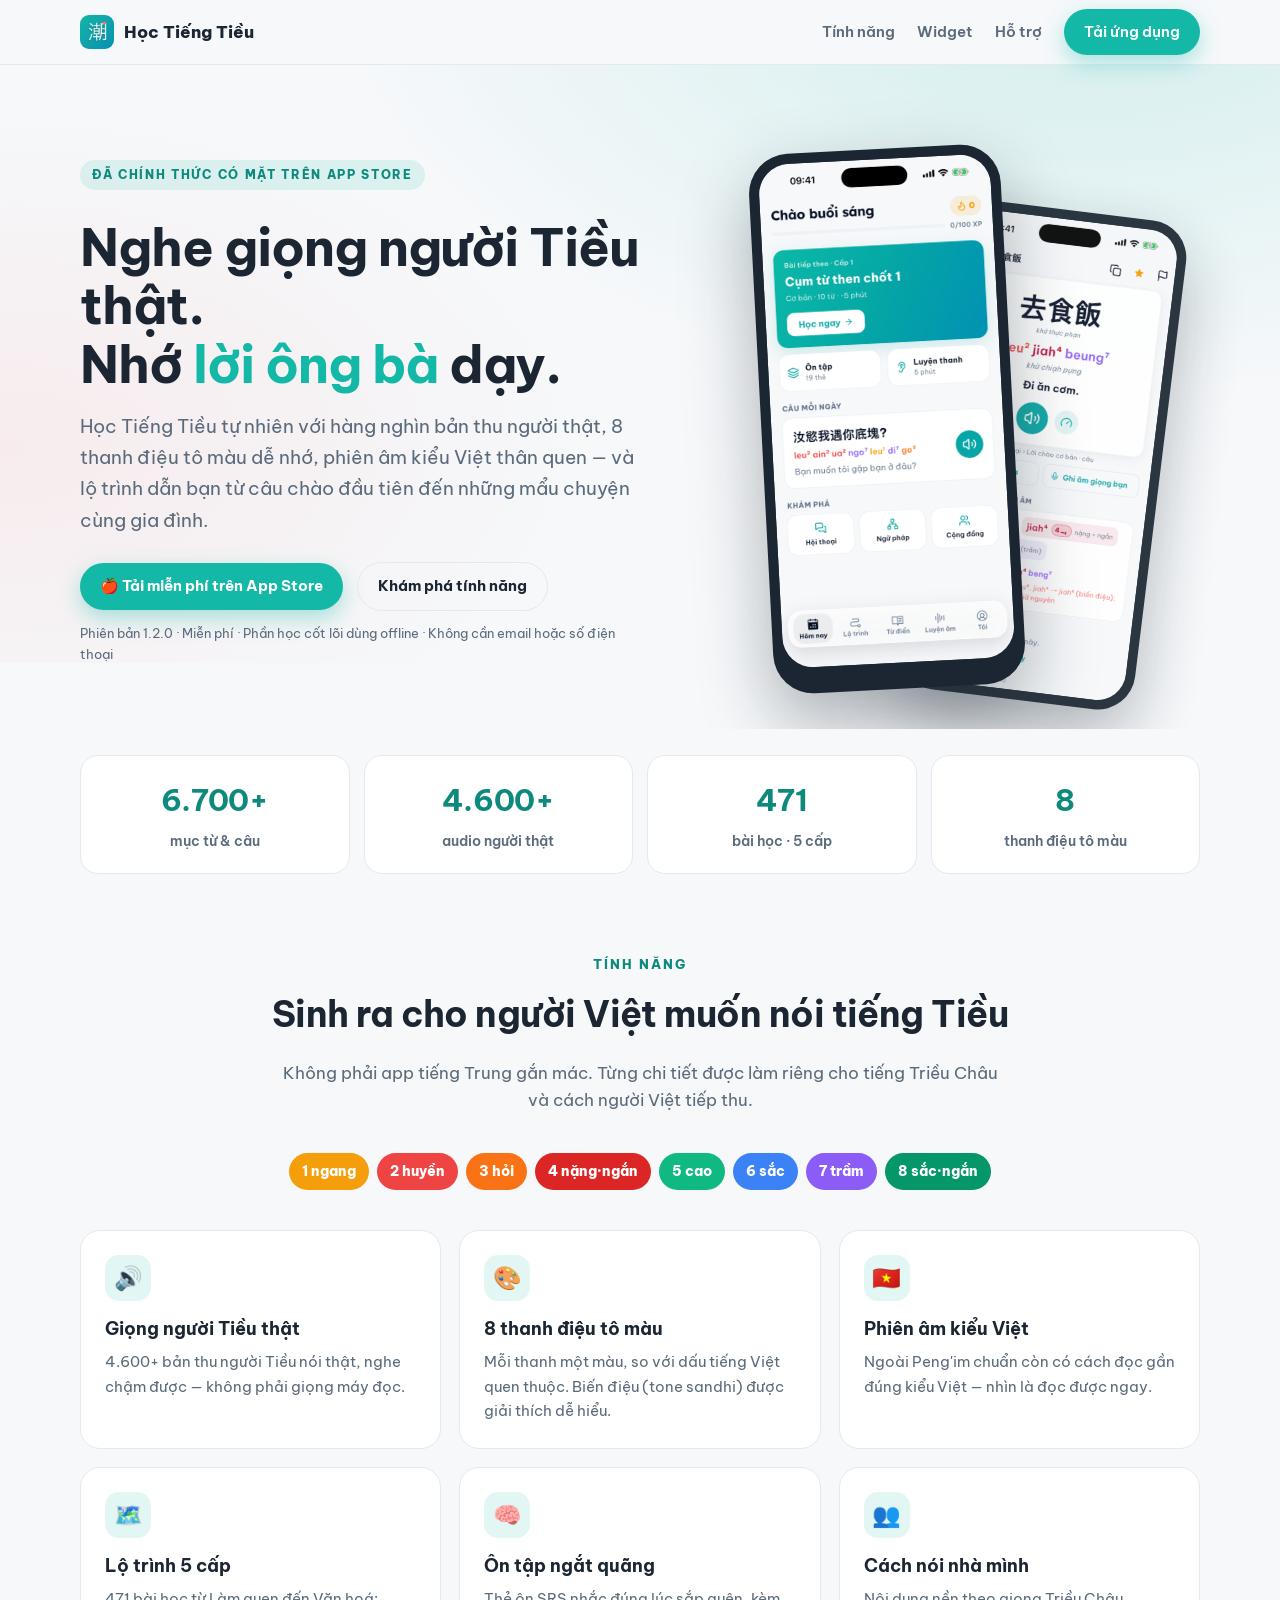
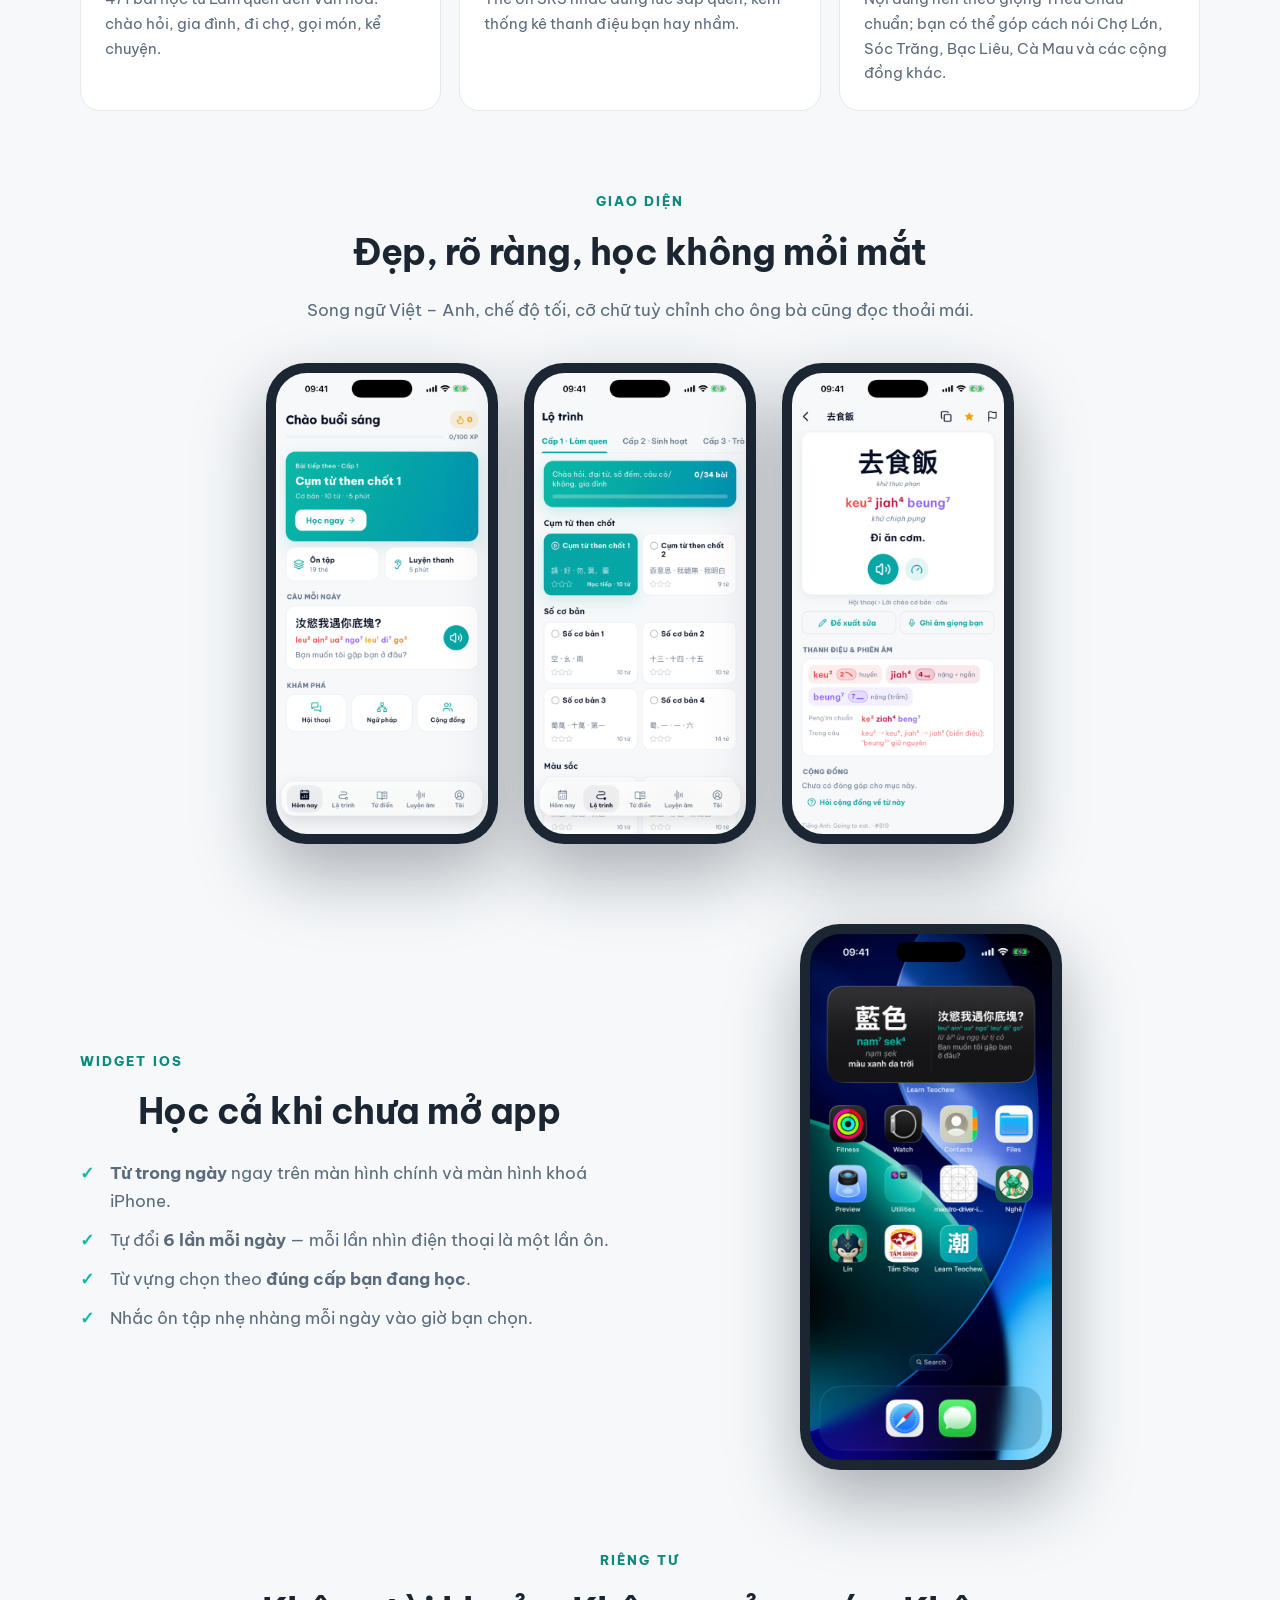
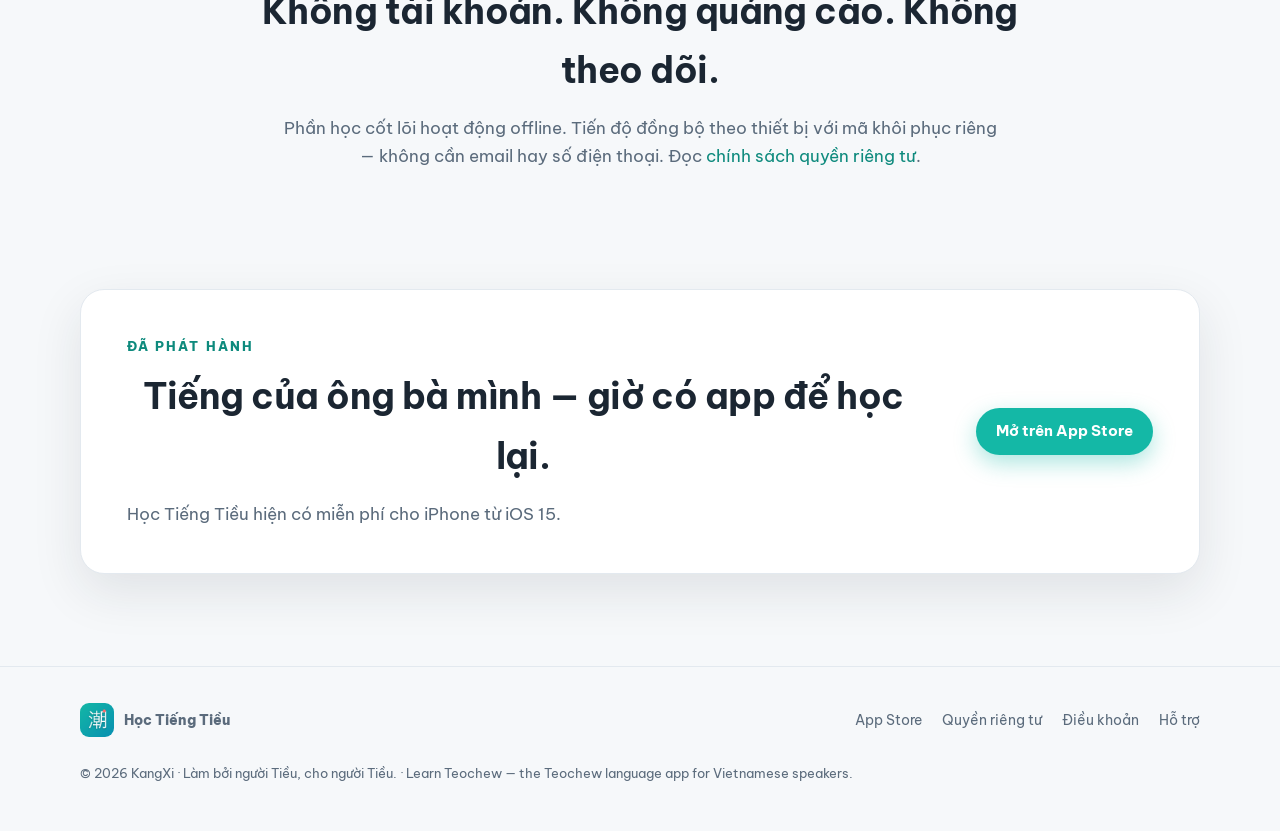
==== commit 9f85eccb: "Clarify human-recorded audio claim" ====
--- a/index.html
+++ b/index.html
@@ -55,7 +55,7 @@
 <section class="stats">
   <div class="wrap">
     <div class="stat"><b>6.700+</b><span>mục từ &amp; câu</span></div>
-    <div class="stat"><b>4.600+</b><span>audio giọng bản xứ</span></div>
+    <div class="stat"><b>4.600+</b><span>audio người thật</span></div>
     <div class="stat"><b>471</b><span>bài học · 5 cấp</span></div>
     <div class="stat"><b>8</b><span>thanh điệu tô màu</span></div>
   </div>
